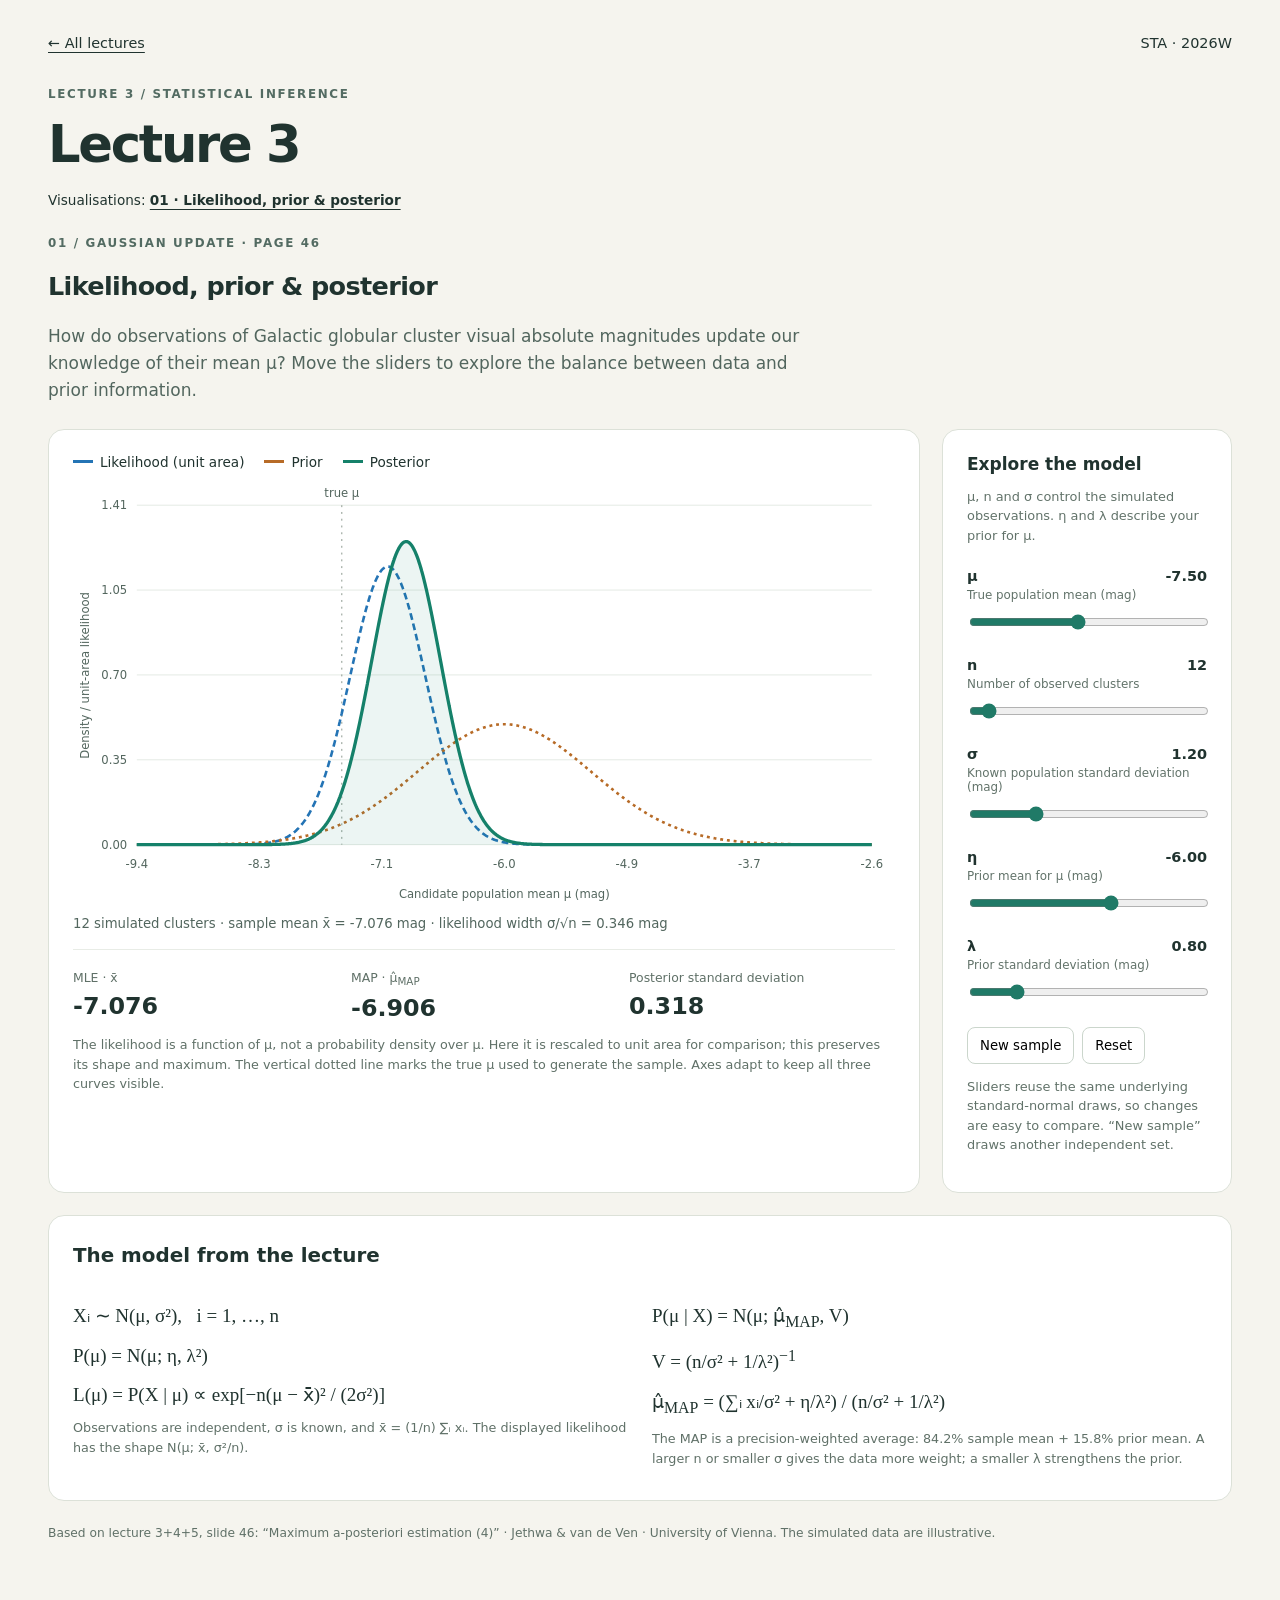
==== lecture-3/index.html @ e7e44009 "Add Lecture 3 Gaussian Bayesian update visualisation" ====
<!doctype html><html lang="en"><head><meta charset="utf-8"><meta name="viewport" content="width=device-width,initial-scale=1"><title>Lecture 3 · Statistical inference</title><link rel="stylesheet" href="../style.css"></head><body><main>
<nav><a href="../">← All lectures</a><span>STA · 2026W</span></nav>
<p class="eyebrow">LECTURE 3 / STATISTICAL INFERENCE</p><h1>Lecture 3</h1><div class="chapter-list">Visualisations: <a href="#gaussian-update">01 · Likelihood, prior & posterior</a></div>
<section id="gaussian-update"><p class="eyebrow">01 / GAUSSIAN UPDATE · PAGE 46</p><h2>Likelihood, prior & posterior</h2><p class="intro">How do observations of Galactic globular cluster visual absolute magnitudes update our knowledge of their mean μ? Move the sliders to explore the balance between data and prior information.</p>
<div class="layout"><div class="plot-panel"><div class="legend"><span style="--c:#2474b5">Likelihood (unit area)</span><span style="--c:#b76b27">Prior</span><span style="--c:#15816a">Posterior</span></div><svg id="chart" viewBox="0 0 850 440" role="img" aria-labelledby="chart-title chart-desc"><title id="chart-title">Gaussian likelihood, prior and posterior over μ</title><desc id="chart-desc">The posterior combines the likelihood centred on the sample mean and the prior centred on eta.</desc></svg><p class="sample" id="sample"></p><div class="stats" aria-live="polite"><div><small>MLE · x̄</small><strong id="mle"></strong></div><div><small>MAP · μ̂<sub>MAP</sub></small><strong id="map"></strong></div><div><small>Posterior standard deviation</small><strong id="width"></strong></div></div><p class="note">The likelihood is a function of μ, not a probability density over μ. Here it is rescaled to unit area for comparison; this preserves its shape and maximum. The vertical dotted line marks the true μ used to generate the sample. Axes adapt to keep all three curves visible.</p></div>
<aside class="controls"><h3>Explore the model</h3><p>μ, n and σ control the simulated observations. η and λ describe your prior for μ.</p>
<div class="control"><label for="mu">μ <output id="mu-value"></output></label><small>True population mean (mag)</small><input id="mu" type="range" min="-12" max="-2" step="0.1" value="-7.5"></div>
<div class="control"><label for="n">n <output id="n-value"></output></label><small>Number of observed clusters</small><input id="n" type="range" min="1" max="200" step="1" value="12"></div>
<div class="control"><label for="sigma">σ <output id="sigma-value"></output></label><small>Known population standard deviation (mag)</small><input id="sigma" type="range" min="0.2" max="4" step="0.05" value="1.2"></div>
<div class="control"><label for="eta">η <output id="eta-value"></output></label><small>Prior mean for μ (mag)</small><input id="eta" type="range" min="-12" max="-2" step="0.1" value="-6"></div>
<div class="control"><label for="lambda">λ <output id="lambda-value"></output></label><small>Prior standard deviation (mag)</small><input id="lambda" type="range" min="0.1" max="4" step="0.05" value="0.8"></div>
<div class="buttons"><button id="resample">New sample</button><button id="reset">Reset</button></div><p>Sliders reuse the same underlying standard-normal draws, so changes are easy to compare. “New sample” draws another independent set.</p></aside></div>
<div class="equations"><h3>The model from the lecture</h3><div class="formula-grid"><div><p class="math">Xᵢ ∼ N(μ, σ²), &nbsp; i = 1, …, n</p><p class="math">P(μ) = N(μ; η, λ²)</p><p class="math">L(μ) = P(X | μ) ∝ exp[−n(μ − x̄)² / (2σ²)]</p><p class="note">Observations are independent, σ is known, and x̄ = (1/n) ∑ᵢ xᵢ. The displayed likelihood has the shape N(μ; x̄, σ²/n).</p></div><div><p class="math">P(μ | X) = N(μ; μ̂<sub>MAP</sub>, V)</p><p class="math">V = (n/σ² + 1/λ²)<sup>−1</sup></p><p class="math">μ̂<sub>MAP</sub> = (∑ᵢ xᵢ/σ² + η/λ²) / (n/σ² + 1/λ²)</p><p class="note" id="weights"></p></div></div></div>
<p class="source">Based on lecture 3+4+5, slide 46: “Maximum a-posteriori estimation (4)” · Jethwa & van de Ven · University of Vienna. The simulated data are illustrative.</p></section></main><script src="app.js"></script></body></html>
---- style.css ----
:root{font-family:Inter,ui-sans-serif,system-ui,-apple-system,sans-serif;color:#20332f;background:#f5f4ee;font-size:17px}*{box-sizing:border-box}body{margin:0}main{max-width:1440px;margin:auto;padding:35px 48px 50px}a{color:inherit;text-underline-offset:4px}nav{display:flex;justify-content:space-between;font-size:.85rem;margin-bottom:36px}.eyebrow{font-size:.7rem;letter-spacing:.14em;font-weight:750;color:#536b62}h1{font-size:clamp(2rem,4vw,3.6rem);font-weight:600;letter-spacing:-.045em;line-height:1.08;margin:16px 0}h2{font-size:1.5rem;letter-spacing:-.025em;font-weight:600}.intro{color:#52665e;max-width:780px;line-height:1.6}.home{max-width:1100px;padding-top:100px}.card{display:block;text-decoration:none;background:white;border:1px solid #d8ded5;border-radius:16px;padding:30px;margin-top:40px;max-width:720px}.card:hover{border-color:#17836e}.card p{color:#52665e;line-height:1.5}.card h2 span{float:right}.layout{display:grid;grid-template-columns:minmax(0,1fr) 290px;gap:22px;margin-top:25px}.plot-panel,.controls,.equations{background:#fff;border:1px solid #dce1d8;border-radius:16px;padding:24px}.legend{display:flex;gap:20px;flex-wrap:wrap;font-size:.8rem}.legend span:before{content:'';display:inline-block;width:20px;height:3px;margin:0 7px 4px 0;background:var(--c)}svg{display:block;width:100%;height:auto;margin-top:12px;overflow:visible}svg text{font-family:inherit;fill:#53665e;font-size:12px}.stats{display:grid;grid-template-columns:repeat(3,1fr);gap:12px;border-top:1px solid #e8ece6;padding-top:20px}.stats small{display:block;font-size:.73rem;color:#5f7067}.stats strong{display:block;margin-top:7px;font-size:1.4rem;font-weight:600}.controls h3{margin:0 0 6px;font-size:1rem}.controls>p{font-size:.76rem;line-height:1.5;color:#62736a}.control{margin:23px 0}.control label{display:flex;justify-content:space-between;font-size:.85rem;font-weight:600}.control small{display:block;font-size:.7rem;color:#62736a;margin:4px 0 10px}output{font-variant-numeric:tabular-nums}input[type=range]{width:100%;accent-color:#207a67;cursor:pointer}button{font:inherit;font-size:.78rem;border:1px solid #cbd6cc;border-radius:8px;padding:10px 12px;background:#fff;cursor:pointer}button:hover{background:#edf4ef}button:focus-visible,a:focus-visible,input:focus-visible{outline:3px solid #df9f25;outline-offset:4px}.buttons{display:flex;gap:8px}.note{font-size:.75rem;color:#607168;line-height:1.55;margin-bottom:0}.equations{margin-top:22px;line-height:1.65}.equations h3{margin-top:0}.math{font-family:Georgia,serif;font-size:1.12rem;overflow-wrap:anywhere}.formula-grid{display:grid;grid-template-columns:1fr 1fr;gap:24px}.formula-grid p{margin:8px 0}.source{font-size:.72rem;color:#607168;margin-top:25px}.sample{font-size:.78rem;color:#52665e;margin:8px 0 18px}.chapter-list{font-size:.8rem;margin:20px 0 28px}.chapter-list a{font-weight:600}@media(min-width:1500px){main{padding-top:45px}}@media(max-width:850px){main{padding:24px 20px}.layout{grid-template-columns:1fr}.controls{display:grid;grid-template-columns:1fr 1fr;gap:0 24px}.controls h3,.controls>p,.buttons{grid-column:1/-1}.control{margin:12px 0}.formula-grid{grid-template-columns:1fr}.legend{gap:12px}.stats strong{font-size:1.15rem}.plot-panel{padding:16px}.home{padding-top:60px}}
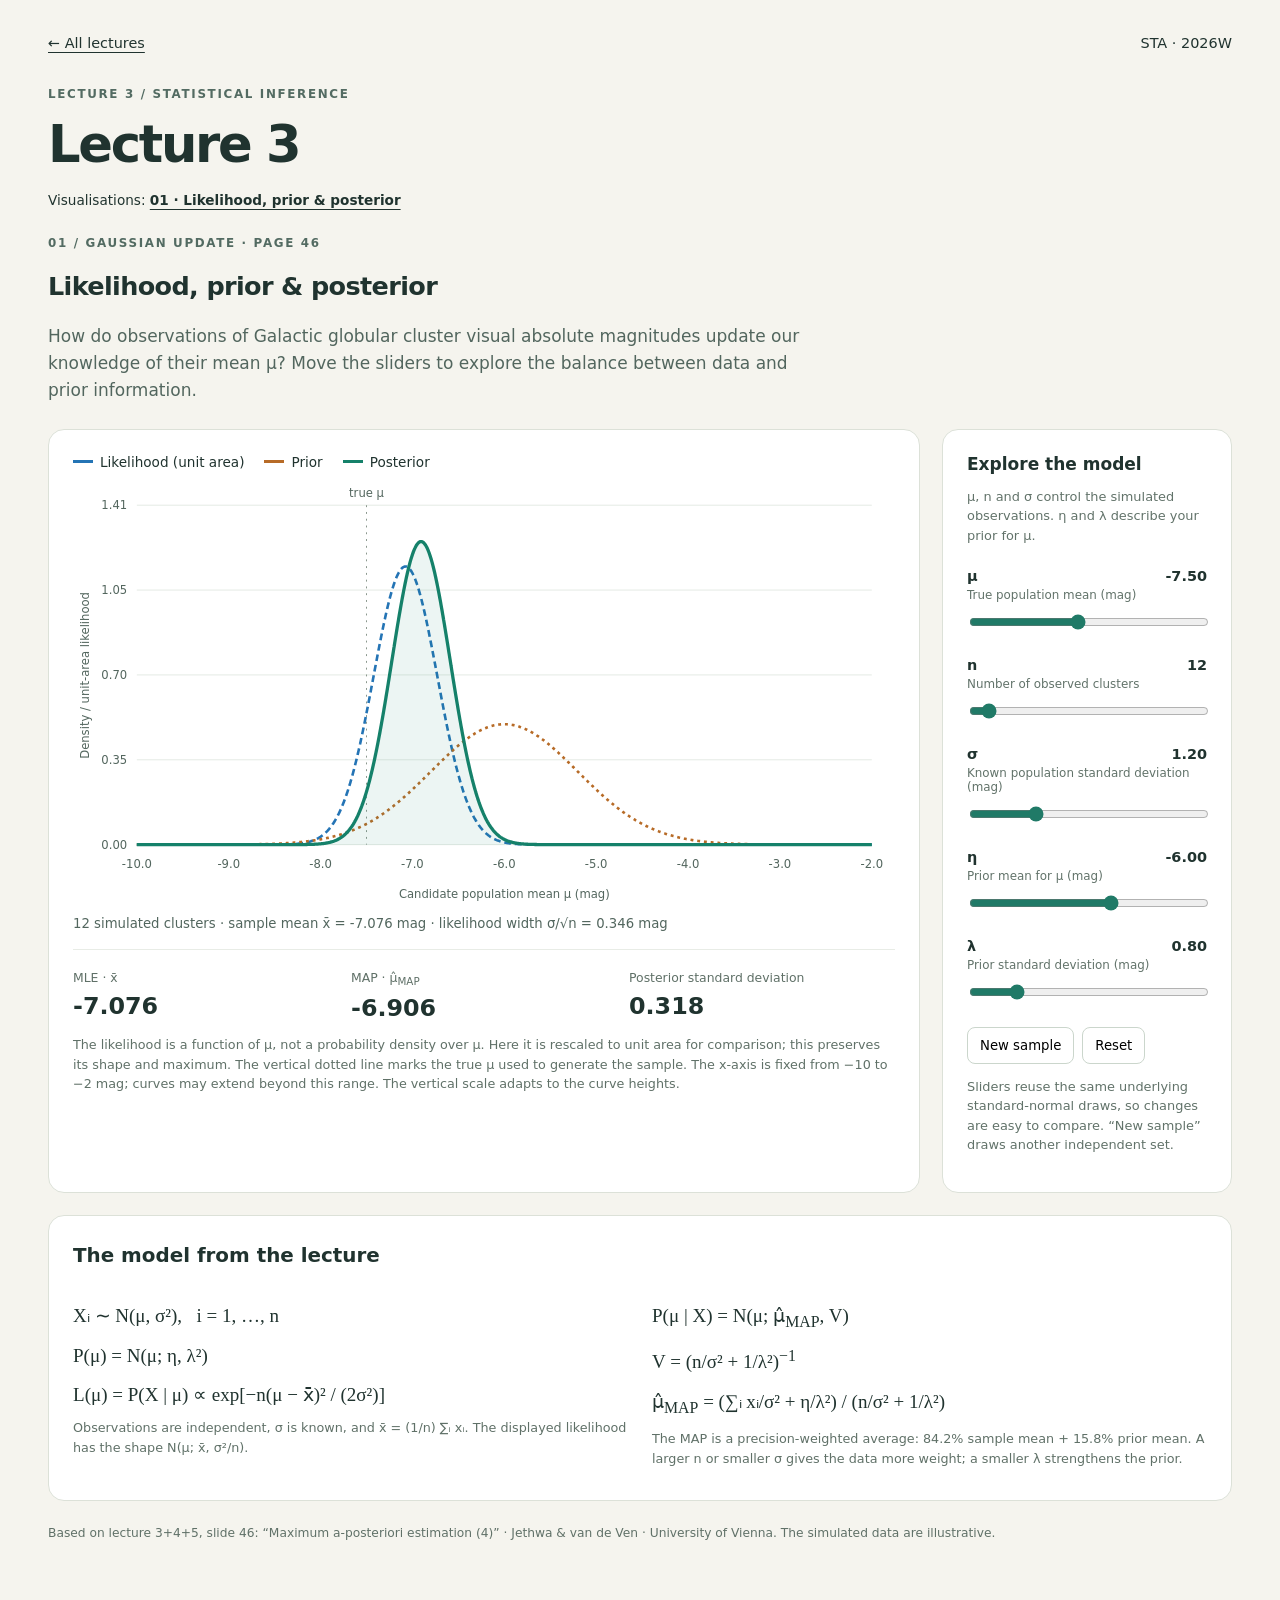
==== commit 1408d3ba: "Fix likelihood plot x-axis to -10 through -2 mag" ====
--- a/lecture-3/index.html
+++ b/lecture-3/index.html
@@ -2,7 +2,7 @@
 <nav><a href="../">← All lectures</a><span>STA · 2026W</span></nav>
 <p class="eyebrow">LECTURE 3 / STATISTICAL INFERENCE</p><h1>Lecture 3</h1><div class="chapter-list">Visualisations: <a href="#gaussian-update">01 · Likelihood, prior & posterior</a></div>
 <section id="gaussian-update"><p class="eyebrow">01 / GAUSSIAN UPDATE · PAGE 46</p><h2>Likelihood, prior & posterior</h2><p class="intro">How do observations of Galactic globular cluster visual absolute magnitudes update our knowledge of their mean μ? Move the sliders to explore the balance between data and prior information.</p>
-<div class="layout"><div class="plot-panel"><div class="legend"><span style="--c:#2474b5">Likelihood (unit area)</span><span style="--c:#b76b27">Prior</span><span style="--c:#15816a">Posterior</span></div><svg id="chart" viewBox="0 0 850 440" role="img" aria-labelledby="chart-title chart-desc"><title id="chart-title">Gaussian likelihood, prior and posterior over μ</title><desc id="chart-desc">The posterior combines the likelihood centred on the sample mean and the prior centred on eta.</desc></svg><p class="sample" id="sample"></p><div class="stats" aria-live="polite"><div><small>MLE · x̄</small><strong id="mle"></strong></div><div><small>MAP · μ̂<sub>MAP</sub></small><strong id="map"></strong></div><div><small>Posterior standard deviation</small><strong id="width"></strong></div></div><p class="note">The likelihood is a function of μ, not a probability density over μ. Here it is rescaled to unit area for comparison; this preserves its shape and maximum. The vertical dotted line marks the true μ used to generate the sample. Axes adapt to keep all three curves visible.</p></div>
+<div class="layout"><div class="plot-panel"><div class="legend"><span style="--c:#2474b5">Likelihood (unit area)</span><span style="--c:#b76b27">Prior</span><span style="--c:#15816a">Posterior</span></div><svg id="chart" viewBox="0 0 850 440" role="img" aria-labelledby="chart-title chart-desc"><title id="chart-title">Gaussian likelihood, prior and posterior over μ</title><desc id="chart-desc">The posterior combines the likelihood centred on the sample mean and the prior centred on eta.</desc></svg><p class="sample" id="sample"></p><div class="stats" aria-live="polite"><div><small>MLE · x̄</small><strong id="mle"></strong></div><div><small>MAP · μ̂<sub>MAP</sub></small><strong id="map"></strong></div><div><small>Posterior standard deviation</small><strong id="width"></strong></div></div><p class="note">The likelihood is a function of μ, not a probability density over μ. Here it is rescaled to unit area for comparison; this preserves its shape and maximum. The vertical dotted line marks the true μ used to generate the sample. The x-axis is fixed from −10 to −2 mag; curves may extend beyond this range. The vertical scale adapts to the curve heights.</p></div>
 <aside class="controls"><h3>Explore the model</h3><p>μ, n and σ control the simulated observations. η and λ describe your prior for μ.</p>
 <div class="control"><label for="mu">μ <output id="mu-value"></output></label><small>True population mean (mag)</small><input id="mu" type="range" min="-12" max="-2" step="0.1" value="-7.5"></div>
 <div class="control"><label for="n">n <output id="n-value"></output></label><small>Number of observed clusters</small><input id="n" type="range" min="1" max="200" step="1" value="12"></div>
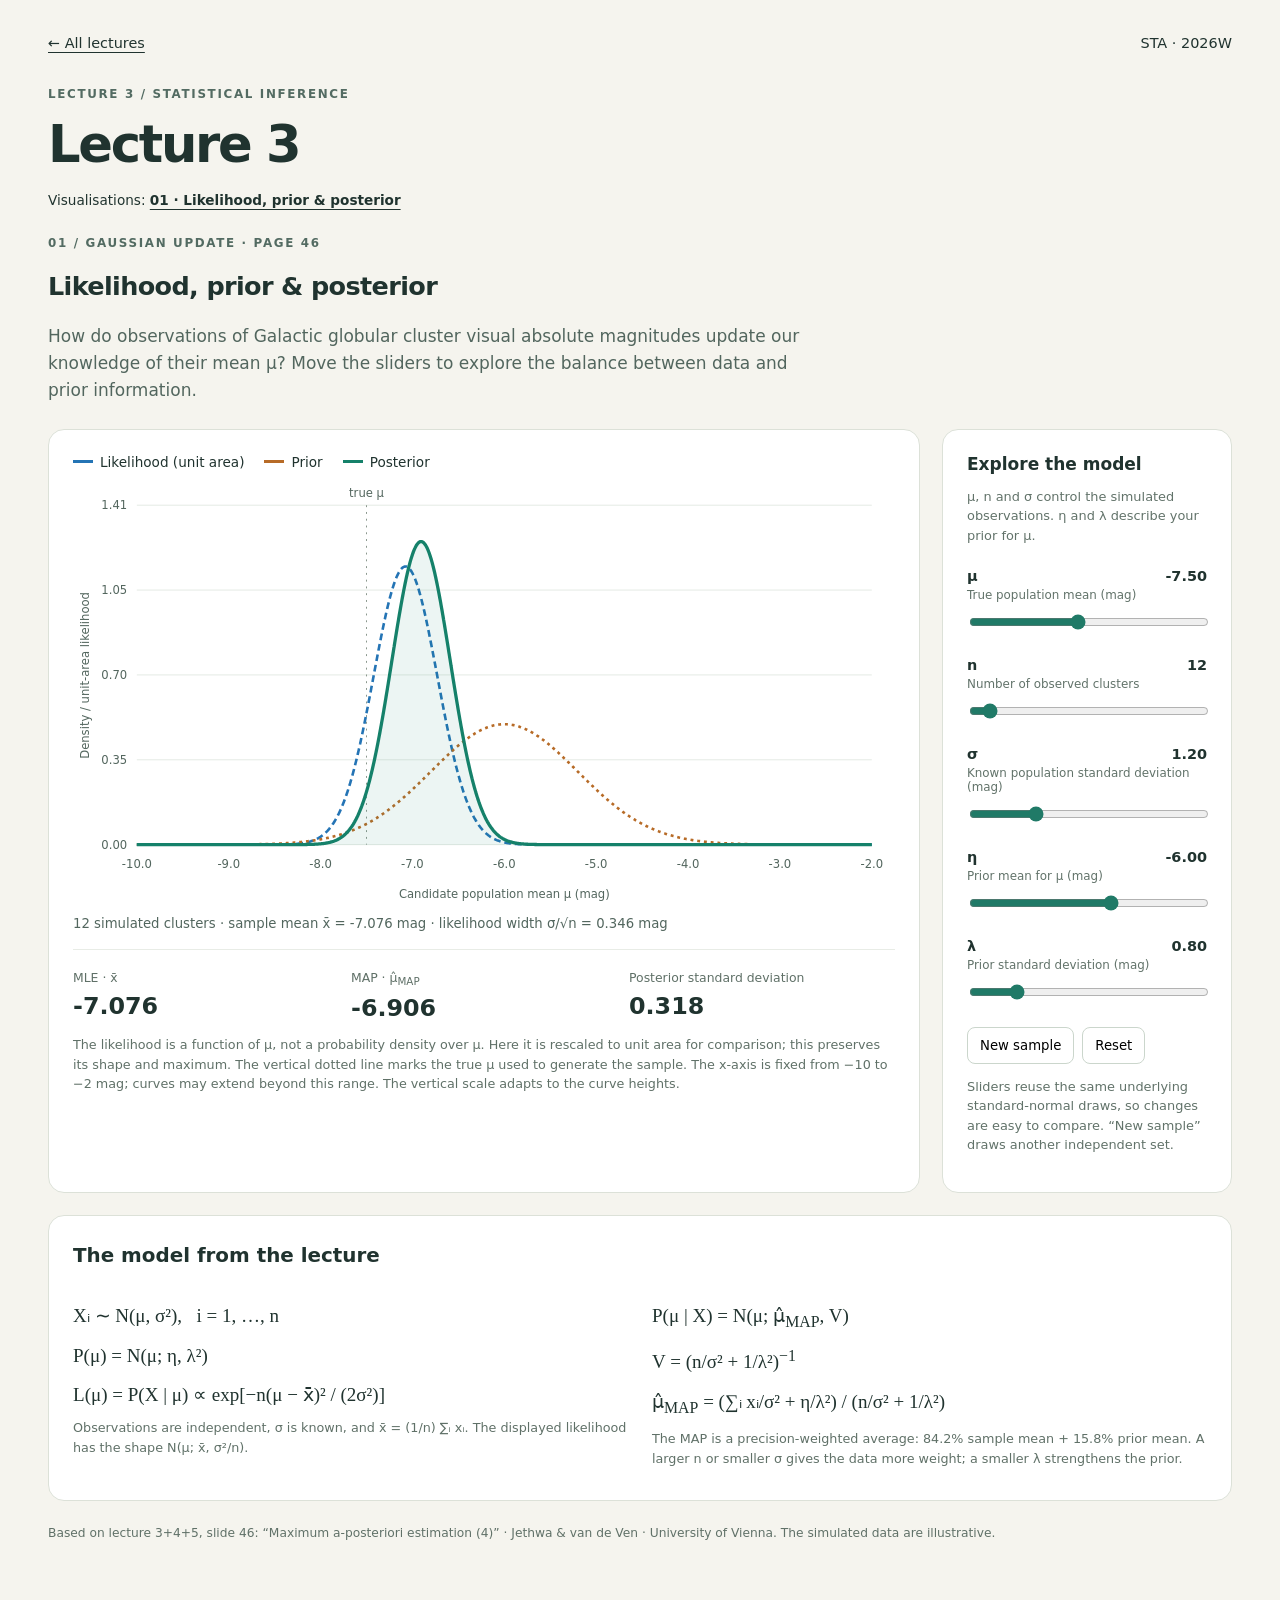
==== commit baec2985: "Support zero observations with posterior equal to prior" ====
--- a/lecture-3/index.html
+++ b/lecture-3/index.html
@@ -2,13 +2,13 @@
 <nav><a href="../">← All lectures</a><span>STA · 2026W</span></nav>
 <p class="eyebrow">LECTURE 3 / STATISTICAL INFERENCE</p><h1>Lecture 3</h1><div class="chapter-list">Visualisations: <a href="#gaussian-update">01 · Likelihood, prior & posterior</a></div>
 <section id="gaussian-update"><p class="eyebrow">01 / GAUSSIAN UPDATE · PAGE 46</p><h2>Likelihood, prior & posterior</h2><p class="intro">How do observations of Galactic globular cluster visual absolute magnitudes update our knowledge of their mean μ? Move the sliders to explore the balance between data and prior information.</p>
-<div class="layout"><div class="plot-panel"><div class="legend"><span style="--c:#2474b5">Likelihood (unit area)</span><span style="--c:#b76b27">Prior</span><span style="--c:#15816a">Posterior</span></div><svg id="chart" viewBox="0 0 850 440" role="img" aria-labelledby="chart-title chart-desc"><title id="chart-title">Gaussian likelihood, prior and posterior over μ</title><desc id="chart-desc">The posterior combines the likelihood centred on the sample mean and the prior centred on eta.</desc></svg><p class="sample" id="sample"></p><div class="stats" aria-live="polite"><div><small>MLE · x̄</small><strong id="mle"></strong></div><div><small>MAP · μ̂<sub>MAP</sub></small><strong id="map"></strong></div><div><small>Posterior standard deviation</small><strong id="width"></strong></div></div><p class="note">The likelihood is a function of μ, not a probability density over μ. Here it is rescaled to unit area for comparison; this preserves its shape and maximum. The vertical dotted line marks the true μ used to generate the sample. The x-axis is fixed from −10 to −2 mag; curves may extend beyond this range. The vertical scale adapts to the curve heights.</p></div>
+<div class="layout"><div class="plot-panel"><div class="legend"><span id="likelihood-label" style="--c:#2474b5">Likelihood (unit area)</span><span style="--c:#b76b27">Prior</span><span style="--c:#15816a">Posterior</span></div><svg id="chart" viewBox="0 0 850 440" role="img" aria-labelledby="chart-title chart-desc"><title id="chart-title">Gaussian likelihood, prior and posterior over μ</title><desc id="chart-desc">The posterior combines the likelihood centred on the sample mean and the prior centred on eta.</desc></svg><p class="sample" id="sample"></p><div class="stats" aria-live="polite"><div><small>MLE · x̄</small><strong id="mle"></strong></div><div><small>MAP · μ̂<sub>MAP</sub></small><strong id="map"></strong></div><div><small>Posterior standard deviation</small><strong id="width"></strong></div></div><p class="note">The likelihood is a function of μ, not a probability density over μ. Here it is rescaled to unit area for comparison; this preserves its shape and maximum. The vertical dotted line marks the true μ used to generate the sample. The x-axis is fixed from −10 to −2 mag; curves may extend beyond this range. The vertical scale adapts to the curve heights.</p></div>
 <aside class="controls"><h3>Explore the model</h3><p>μ, n and σ control the simulated observations. η and λ describe your prior for μ.</p>
 <div class="control"><label for="mu">μ <output id="mu-value"></output></label><small>True population mean (mag)</small><input id="mu" type="range" min="-12" max="-2" step="0.1" value="-7.5"></div>
-<div class="control"><label for="n">n <output id="n-value"></output></label><small>Number of observed clusters</small><input id="n" type="range" min="1" max="200" step="1" value="12"></div>
+<div class="control"><label for="n">n <output id="n-value"></output></label><small>Number of observed clusters</small><input id="n" type="range" min="0" max="200" step="1" value="12"></div>
 <div class="control"><label for="sigma">σ <output id="sigma-value"></output></label><small>Known population standard deviation (mag)</small><input id="sigma" type="range" min="0.2" max="4" step="0.05" value="1.2"></div>
 <div class="control"><label for="eta">η <output id="eta-value"></output></label><small>Prior mean for μ (mag)</small><input id="eta" type="range" min="-12" max="-2" step="0.1" value="-6"></div>
 <div class="control"><label for="lambda">λ <output id="lambda-value"></output></label><small>Prior standard deviation (mag)</small><input id="lambda" type="range" min="0.1" max="4" step="0.05" value="0.8"></div>
 <div class="buttons"><button id="resample">New sample</button><button id="reset">Reset</button></div><p>Sliders reuse the same underlying standard-normal draws, so changes are easy to compare. “New sample” draws another independent set.</p></aside></div>
 <div class="equations"><h3>The model from the lecture</h3><div class="formula-grid"><div><p class="math">Xᵢ ∼ N(μ, σ²), &nbsp; i = 1, …, n</p><p class="math">P(μ) = N(μ; η, λ²)</p><p class="math">L(μ) = P(X | μ) ∝ exp[−n(μ − x̄)² / (2σ²)]</p><p class="note">Observations are independent, σ is known, and x̄ = (1/n) ∑ᵢ xᵢ. The displayed likelihood has the shape N(μ; x̄, σ²/n).</p></div><div><p class="math">P(μ | X) = N(μ; μ̂<sub>MAP</sub>, V)</p><p class="math">V = (n/σ² + 1/λ²)<sup>−1</sup></p><p class="math">μ̂<sub>MAP</sub> = (∑ᵢ xᵢ/σ² + η/λ²) / (n/σ² + 1/λ²)</p><p class="note" id="weights"></p></div></div></div>
-<p class="source">Based on lecture 3+4+5, slide 46: “Maximum a-posteriori estimation (4)” · Jethwa & van de Ven · University of Vienna. The simulated data are illustrative.</p></section></main><script src="app.js"></script></body></html>
+<p class="source">Based on lecture 3+4+5, slide 46: “Maximum a-posteriori estimation (4)” · Jethwa & van de Ven · University of Vienna. The simulated data are illustrative.</p></section></main><script src="app.js?v=n-zero-1"></script></body></html>
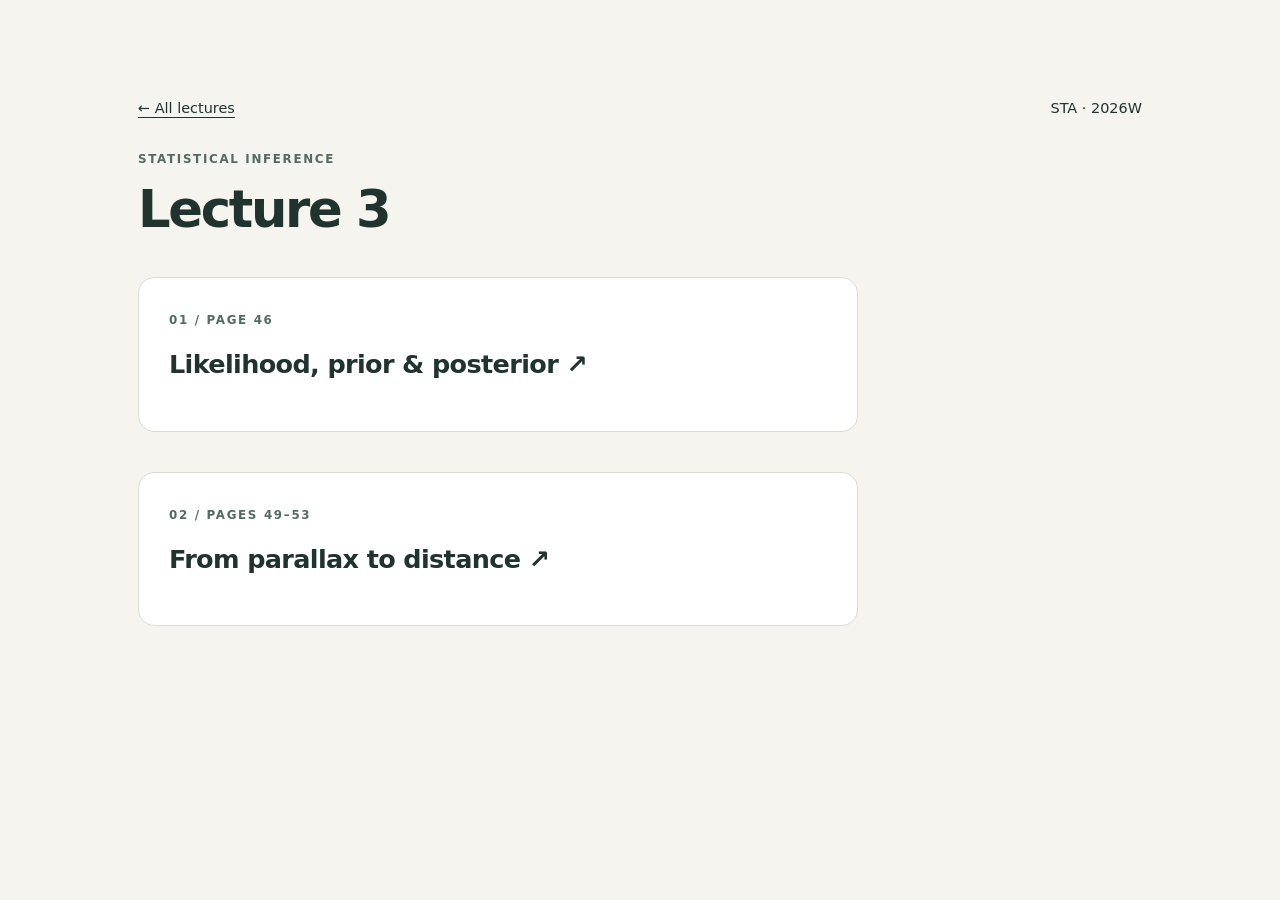
==== commit 6decfed5: "Split Lecture 3 demos, add posterior toggles and parallax inference" ====
--- a/lecture-3/index.html
+++ b/lecture-3/index.html
@@ -1,14 +1 @@
-<!doctype html><html lang="en"><head><meta charset="utf-8"><meta name="viewport" content="width=device-width,initial-scale=1"><title>Lecture 3 · Statistical inference</title><link rel="stylesheet" href="../style.css"></head><body><main>
-<nav><a href="../">← All lectures</a><span>STA · 2026W</span></nav>
-<p class="eyebrow">LECTURE 3 / STATISTICAL INFERENCE</p><h1>Lecture 3</h1><div class="chapter-list">Visualisations: <a href="#gaussian-update">01 · Likelihood, prior & posterior</a></div>
-<section id="gaussian-update"><p class="eyebrow">01 / GAUSSIAN UPDATE · PAGE 46</p><h2>Likelihood, prior & posterior</h2><p class="intro">How do observations of Galactic globular cluster visual absolute magnitudes update our knowledge of their mean μ? Move the sliders to explore the balance between data and prior information.</p>
-<div class="layout"><div class="plot-panel"><div class="legend"><span id="likelihood-label" style="--c:#2474b5">Likelihood (unit area)</span><span style="--c:#b76b27">Prior</span><span style="--c:#15816a">Posterior</span></div><svg id="chart" viewBox="0 0 850 440" role="img" aria-labelledby="chart-title chart-desc"><title id="chart-title">Gaussian likelihood, prior and posterior over μ</title><desc id="chart-desc">The posterior combines the likelihood centred on the sample mean and the prior centred on eta.</desc></svg><p class="sample" id="sample"></p><div class="stats" aria-live="polite"><div><small>MLE · x̄</small><strong id="mle"></strong></div><div><small>MAP · μ̂<sub>MAP</sub></small><strong id="map"></strong></div><div><small>Posterior standard deviation</small><strong id="width"></strong></div></div><p class="note">The likelihood is a function of μ, not a probability density over μ. Here it is rescaled to unit area for comparison; this preserves its shape and maximum. The vertical dotted line marks the true μ used to generate the sample. The x-axis is fixed from −10 to −2 mag; curves may extend beyond this range. The vertical scale adapts to the curve heights.</p></div>
-<aside class="controls"><h3>Explore the model</h3><p>μ, n and σ control the simulated observations. η and λ describe your prior for μ.</p>
-<div class="control"><label for="mu">μ <output id="mu-value"></output></label><small>True population mean (mag)</small><input id="mu" type="range" min="-12" max="-2" step="0.1" value="-7.5"></div>
-<div class="control"><label for="n">n <output id="n-value"></output></label><small>Number of observed clusters</small><input id="n" type="range" min="0" max="200" step="1" value="12"></div>
-<div class="control"><label for="sigma">σ <output id="sigma-value"></output></label><small>Known population standard deviation (mag)</small><input id="sigma" type="range" min="0.2" max="4" step="0.05" value="1.2"></div>
-<div class="control"><label for="eta">η <output id="eta-value"></output></label><small>Prior mean for μ (mag)</small><input id="eta" type="range" min="-12" max="-2" step="0.1" value="-6"></div>
-<div class="control"><label for="lambda">λ <output id="lambda-value"></output></label><small>Prior standard deviation (mag)</small><input id="lambda" type="range" min="0.1" max="4" step="0.05" value="0.8"></div>
-<div class="buttons"><button id="resample">New sample</button><button id="reset">Reset</button></div><p>Sliders reuse the same underlying standard-normal draws, so changes are easy to compare. “New sample” draws another independent set.</p></aside></div>
-<div class="equations"><h3>The model from the lecture</h3><div class="formula-grid"><div><p class="math">Xᵢ ∼ N(μ, σ²), &nbsp; i = 1, …, n</p><p class="math">P(μ) = N(μ; η, λ²)</p><p class="math">L(μ) = P(X | μ) ∝ exp[−n(μ − x̄)² / (2σ²)]</p><p class="note">Observations are independent, σ is known, and x̄ = (1/n) ∑ᵢ xᵢ. The displayed likelihood has the shape N(μ; x̄, σ²/n).</p></div><div><p class="math">P(μ | X) = N(μ; μ̂<sub>MAP</sub>, V)</p><p class="math">V = (n/σ² + 1/λ²)<sup>−1</sup></p><p class="math">μ̂<sub>MAP</sub> = (∑ᵢ xᵢ/σ² + η/λ²) / (n/σ² + 1/λ²)</p><p class="note" id="weights"></p></div></div></div>
-<p class="source">Based on lecture 3+4+5, slide 46: “Maximum a-posteriori estimation (4)” · Jethwa & van de Ven · University of Vienna. The simulated data are illustrative.</p></section></main><script src="app.js?v=n-zero-1"></script></body></html>
+<!doctype html><html lang="en"><meta charset="utf-8"><meta name="viewport" content="width=device-width,initial-scale=1"><title>Lecture 3 · Visualisations</title><link rel="stylesheet" href="../style.css?v=pages-2"><main class="home"><nav><a href="../">← All lectures</a><span>STA · 2026W</span></nav><p class="eyebrow">STATISTICAL INFERENCE</p><h1>Lecture 3</h1><a class="card" href="gaussian-update/"><span class="eyebrow">01 / PAGE 46</span><h2>Likelihood, prior & posterior ↗</h2></a><a class="card" href="parallax-distance/"><span class="eyebrow">02 / PAGES 49–53</span><h2>From parallax to distance ↗</h2></a></main></html>
--- a/style.css
+++ b/style.css
@@ -1 +1,2 @@
 :root{font-family:Inter,ui-sans-serif,system-ui,-apple-system,sans-serif;color:#20332f;background:#f5f4ee;font-size:17px}*{box-sizing:border-box}body{margin:0}main{max-width:1440px;margin:auto;padding:35px 48px 50px}a{color:inherit;text-underline-offset:4px}nav{display:flex;justify-content:space-between;font-size:.85rem;margin-bottom:36px}.eyebrow{font-size:.7rem;letter-spacing:.14em;font-weight:750;color:#536b62}h1{font-size:clamp(2rem,4vw,3.6rem);font-weight:600;letter-spacing:-.045em;line-height:1.08;margin:16px 0}h2{font-size:1.5rem;letter-spacing:-.025em;font-weight:600}.intro{color:#52665e;max-width:780px;line-height:1.6}.home{max-width:1100px;padding-top:100px}.card{display:block;text-decoration:none;background:white;border:1px solid #d8ded5;border-radius:16px;padding:30px;margin-top:40px;max-width:720px}.card:hover{border-color:#17836e}.card p{color:#52665e;line-height:1.5}.card h2 span{float:right}.layout{display:grid;grid-template-columns:minmax(0,1fr) 290px;gap:22px;margin-top:25px}.plot-panel,.controls,.equations{background:#fff;border:1px solid #dce1d8;border-radius:16px;padding:24px}.legend{display:flex;gap:20px;flex-wrap:wrap;font-size:.8rem}.legend span:before{content:'';display:inline-block;width:20px;height:3px;margin:0 7px 4px 0;background:var(--c)}svg{display:block;width:100%;height:auto;margin-top:12px;overflow:visible}svg text{font-family:inherit;fill:#53665e;font-size:12px}.stats{display:grid;grid-template-columns:repeat(3,1fr);gap:12px;border-top:1px solid #e8ece6;padding-top:20px}.stats small{display:block;font-size:.73rem;color:#5f7067}.stats strong{display:block;margin-top:7px;font-size:1.4rem;font-weight:600}.controls h3{margin:0 0 6px;font-size:1rem}.controls>p{font-size:.76rem;line-height:1.5;color:#62736a}.control{margin:23px 0}.control label{display:flex;justify-content:space-between;font-size:.85rem;font-weight:600}.control small{display:block;font-size:.7rem;color:#62736a;margin:4px 0 10px}output{font-variant-numeric:tabular-nums}input[type=range]{width:100%;accent-color:#207a67;cursor:pointer}button{font:inherit;font-size:.78rem;border:1px solid #cbd6cc;border-radius:8px;padding:10px 12px;background:#fff;cursor:pointer}button:hover{background:#edf4ef}button:focus-visible,a:focus-visible,input:focus-visible{outline:3px solid #df9f25;outline-offset:4px}.buttons{display:flex;gap:8px}.note{font-size:.75rem;color:#607168;line-height:1.55;margin-bottom:0}.equations{margin-top:22px;line-height:1.65}.equations h3{margin-top:0}.math{font-family:Georgia,serif;font-size:1.12rem;overflow-wrap:anywhere}.formula-grid{display:grid;grid-template-columns:1fr 1fr;gap:24px}.formula-grid p{margin:8px 0}.source{font-size:.72rem;color:#607168;margin-top:25px}.sample{font-size:.78rem;color:#52665e;margin:8px 0 18px}.chapter-list{font-size:.8rem;margin:20px 0 28px}.chapter-list a{font-weight:600}@media(min-width:1500px){main{padding-top:45px}}@media(max-width:850px){main{padding:24px 20px}.layout{grid-template-columns:1fr}.controls{display:grid;grid-template-columns:1fr 1fr;gap:0 24px}.controls h3,.controls>p,.buttons{grid-column:1/-1}.control{margin:12px 0}.formula-grid{grid-template-columns:1fr}.legend{gap:12px}.stats strong{font-size:1.15rem}.plot-panel{padding:16px}.home{padding-top:60px}}
+[hidden]{display:none!important}.toggle{display:flex;align-items:center;gap:9px;font-size:.85rem;margin:18px 0;grid-column:1/-1}.toggle input{accent-color:#15816a;width:18px;height:18px}.plot-heading{font-size:.88rem;margin:0 0 8px}.distance-charts svg{margin-top:0}.distance-charts .stats{margin-top:16px}.status{background:#f0f4ee;padding:12px;border-radius:8px;font-size:.8rem;line-height:1.5}.improper{background:#fff2dd;color:#80521b}.distance-charts .legend{margin:12px 0}.distance-charts .stats strong{font-size:1.1rem}
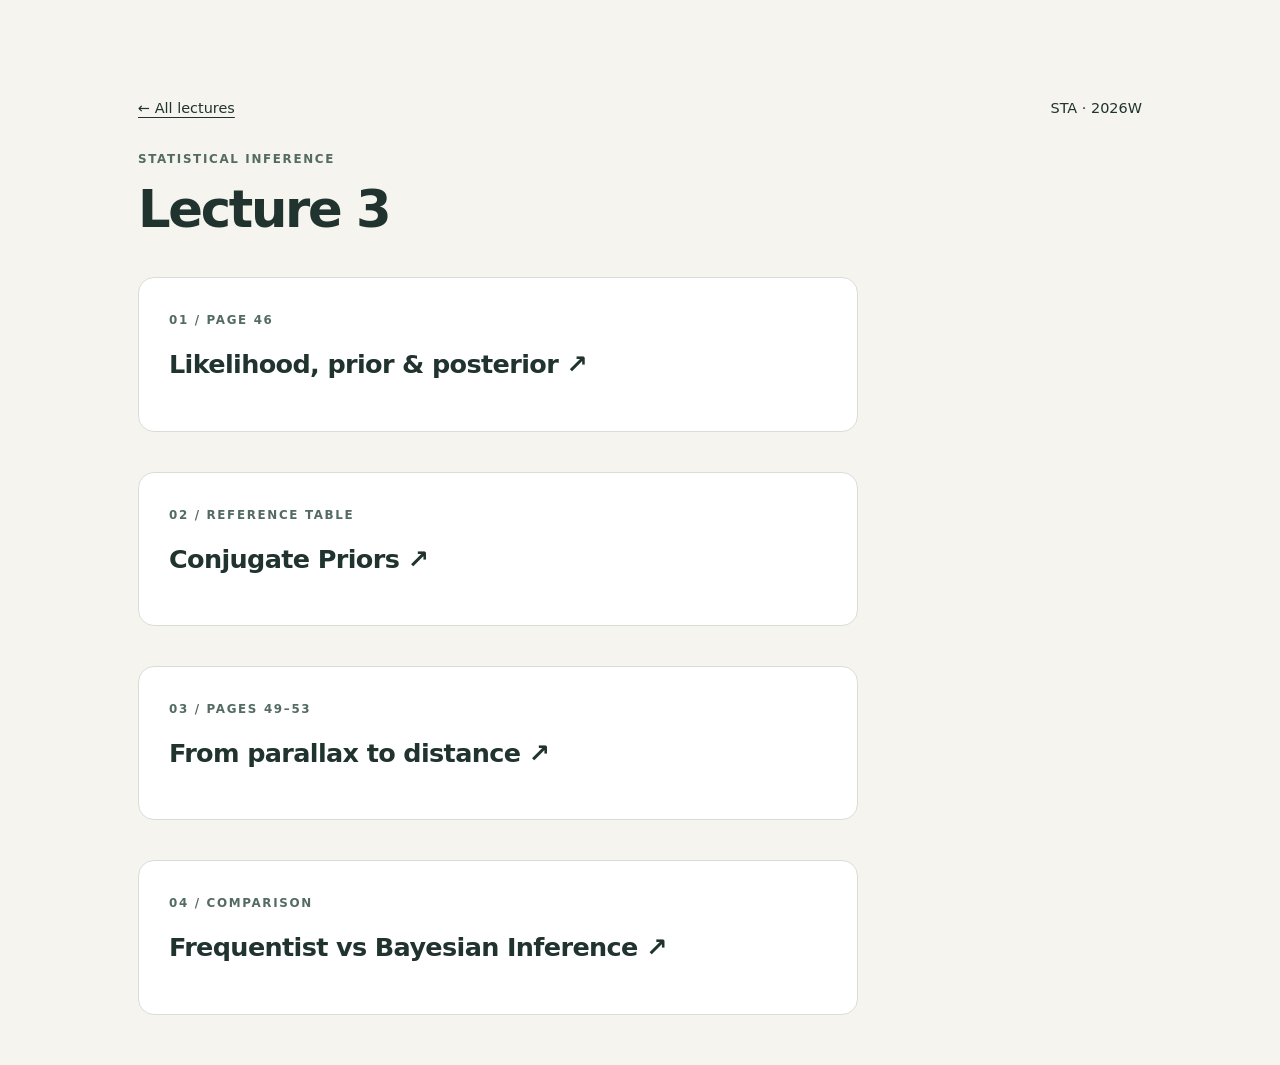
==== commit f17e8f1e: "Add conjugate-prior reference and frequentist Bayesian comparison pages" ====
--- a/lecture-3/index.html
+++ b/lecture-3/index.html
@@ -1 +1 @@
-<!doctype html><html lang="en"><meta charset="utf-8"><meta name="viewport" content="width=device-width,initial-scale=1"><title>Lecture 3 · Visualisations</title><link rel="stylesheet" href="../style.css?v=pages-2"><main class="home"><nav><a href="../">← All lectures</a><span>STA · 2026W</span></nav><p class="eyebrow">STATISTICAL INFERENCE</p><h1>Lecture 3</h1><a class="card" href="gaussian-update/"><span class="eyebrow">01 / PAGE 46</span><h2>Likelihood, prior & posterior ↗</h2></a><a class="card" href="parallax-distance/"><span class="eyebrow">02 / PAGES 49–53</span><h2>From parallax to distance ↗</h2></a></main></html>+<!doctype html><html lang="en"><meta charset="utf-8"><meta name="viewport" content="width=device-width,initial-scale=1"><title>Lecture 3 · Visualisations</title><link rel="stylesheet" href="../style.css?v=pages-2"><main class="home"><nav><a href="../">← All lectures</a><span>STA · 2026W</span></nav><p class="eyebrow">STATISTICAL INFERENCE</p><h1>Lecture 3</h1><a class="card" href="gaussian-update/"><span class="eyebrow">01 / PAGE 46</span><h2>Likelihood, prior & posterior ↗</h2></a><a class="card" href="conjugate-priors/"><span class="eyebrow">02 / REFERENCE TABLE</span><h2>Conjugate Priors ↗</h2></a><a class="card" href="parallax-distance/"><span class="eyebrow">03 / PAGES 49–53</span><h2>From parallax to distance ↗</h2></a><a class="card" href="frequentist-vs-bayesian/"><span class="eyebrow">04 / COMPARISON</span><h2>Frequentist vs Bayesian Inference ↗</h2></a></main></html>
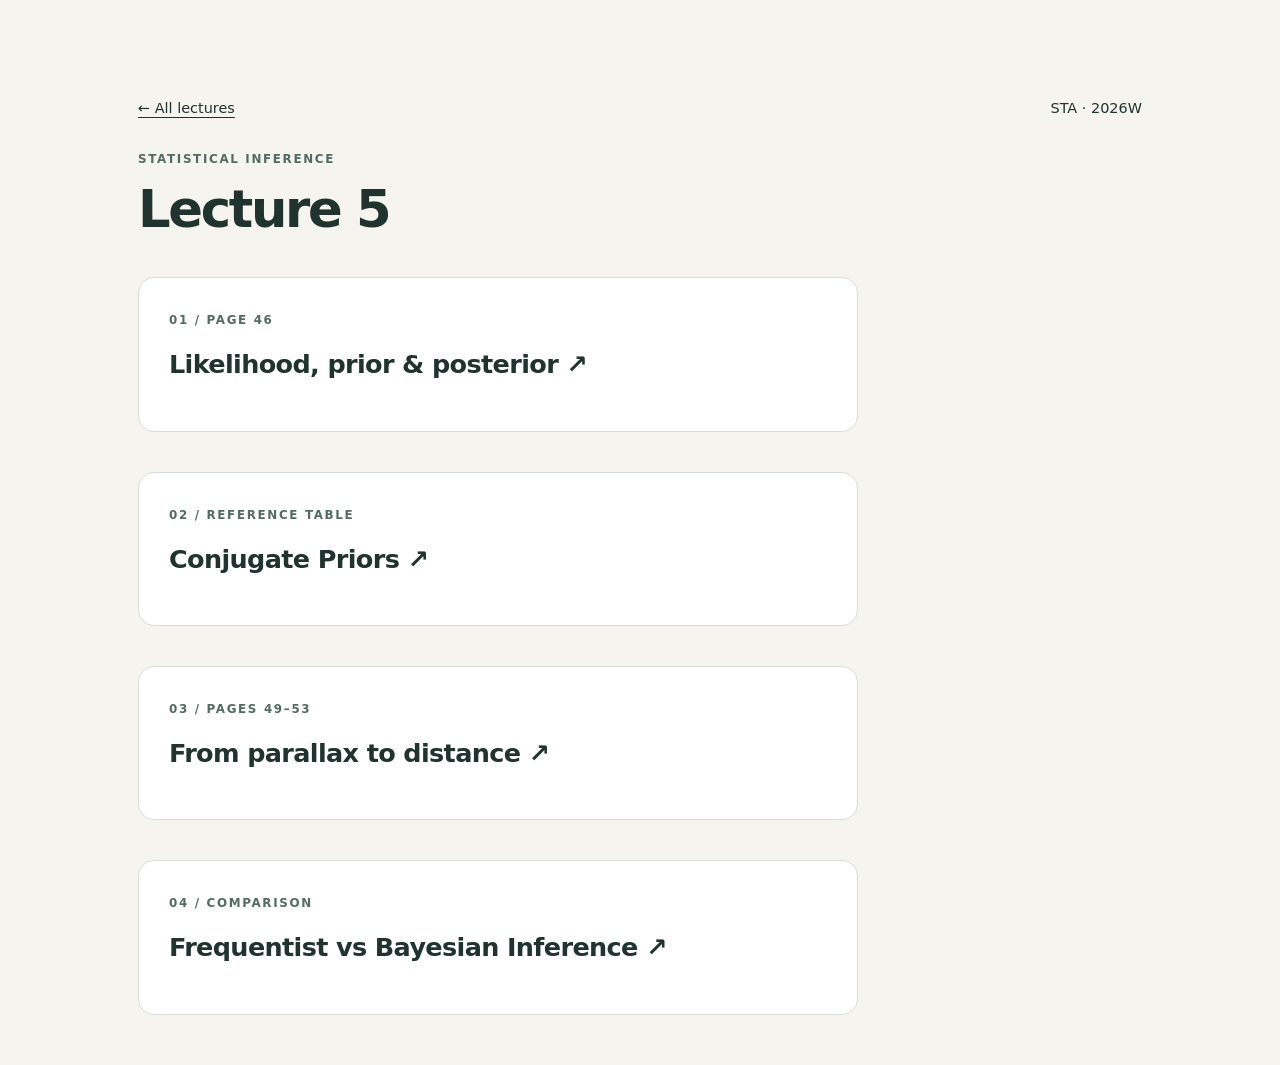
==== commit bbd0ebd1: "Rename inference lecture to Lecture 5 and add Lecture 4 sampling simulator" ====
--- a/lecture-3/index.html
+++ b/lecture-3/index.html
@@ -1 +1 @@
-<!doctype html><html lang="en"><meta charset="utf-8"><meta name="viewport" content="width=device-width,initial-scale=1"><title>Lecture 3 · Visualisations</title><link rel="stylesheet" href="../style.css?v=pages-2"><main class="home"><nav><a href="../">← All lectures</a><span>STA · 2026W</span></nav><p class="eyebrow">STATISTICAL INFERENCE</p><h1>Lecture 3</h1><a class="card" href="gaussian-update/"><span class="eyebrow">01 / PAGE 46</span><h2>Likelihood, prior & posterior ↗</h2></a><a class="card" href="conjugate-priors/"><span class="eyebrow">02 / REFERENCE TABLE</span><h2>Conjugate Priors ↗</h2></a><a class="card" href="parallax-distance/"><span class="eyebrow">03 / PAGES 49–53</span><h2>From parallax to distance ↗</h2></a><a class="card" href="frequentist-vs-bayesian/"><span class="eyebrow">04 / COMPARISON</span><h2>Frequentist vs Bayesian Inference ↗</h2></a></main></html>+<!doctype html><html lang="en"><meta charset="utf-8"><meta http-equiv="refresh" content="0;url=../lecture-5/"><title>Moved to Lecture 5</title><link rel="canonical" href="../lecture-5/"><p>This page is now part of <a href="../lecture-5/">Lecture 5</a>.</p></html>
